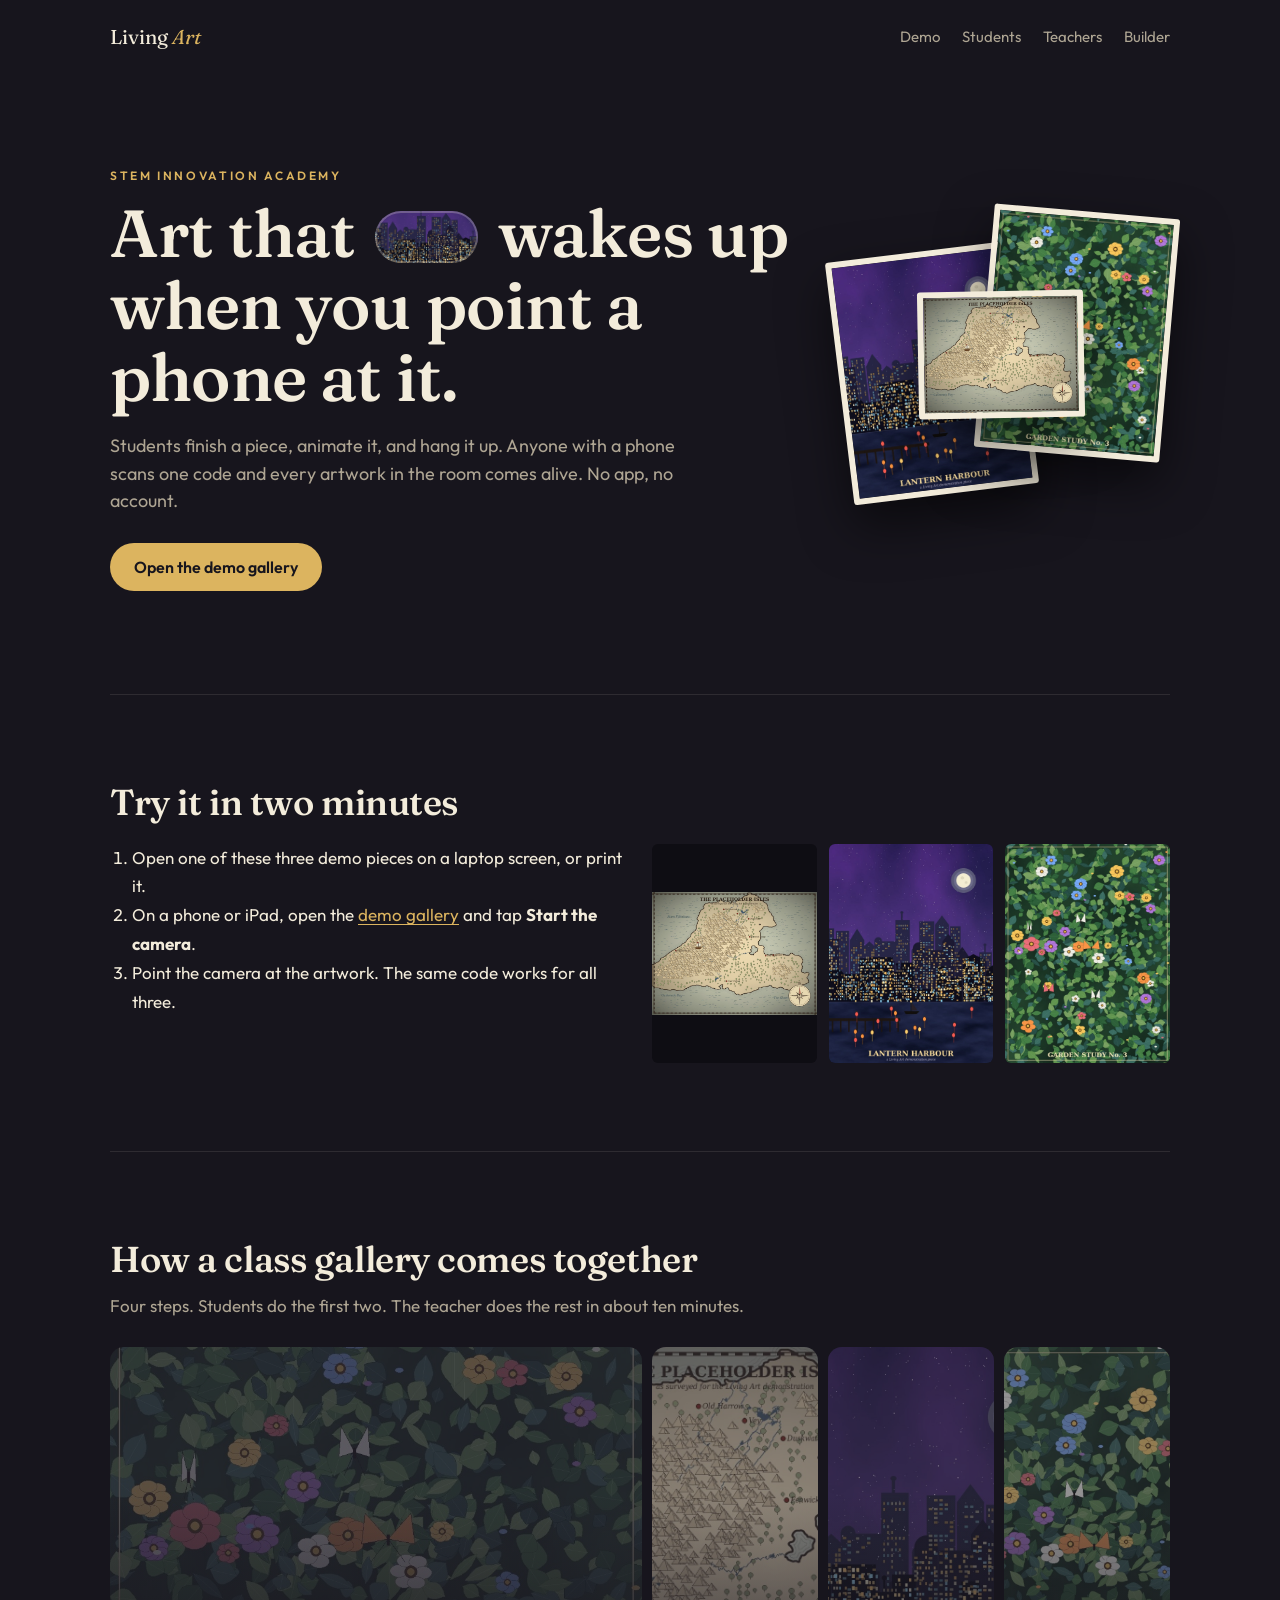
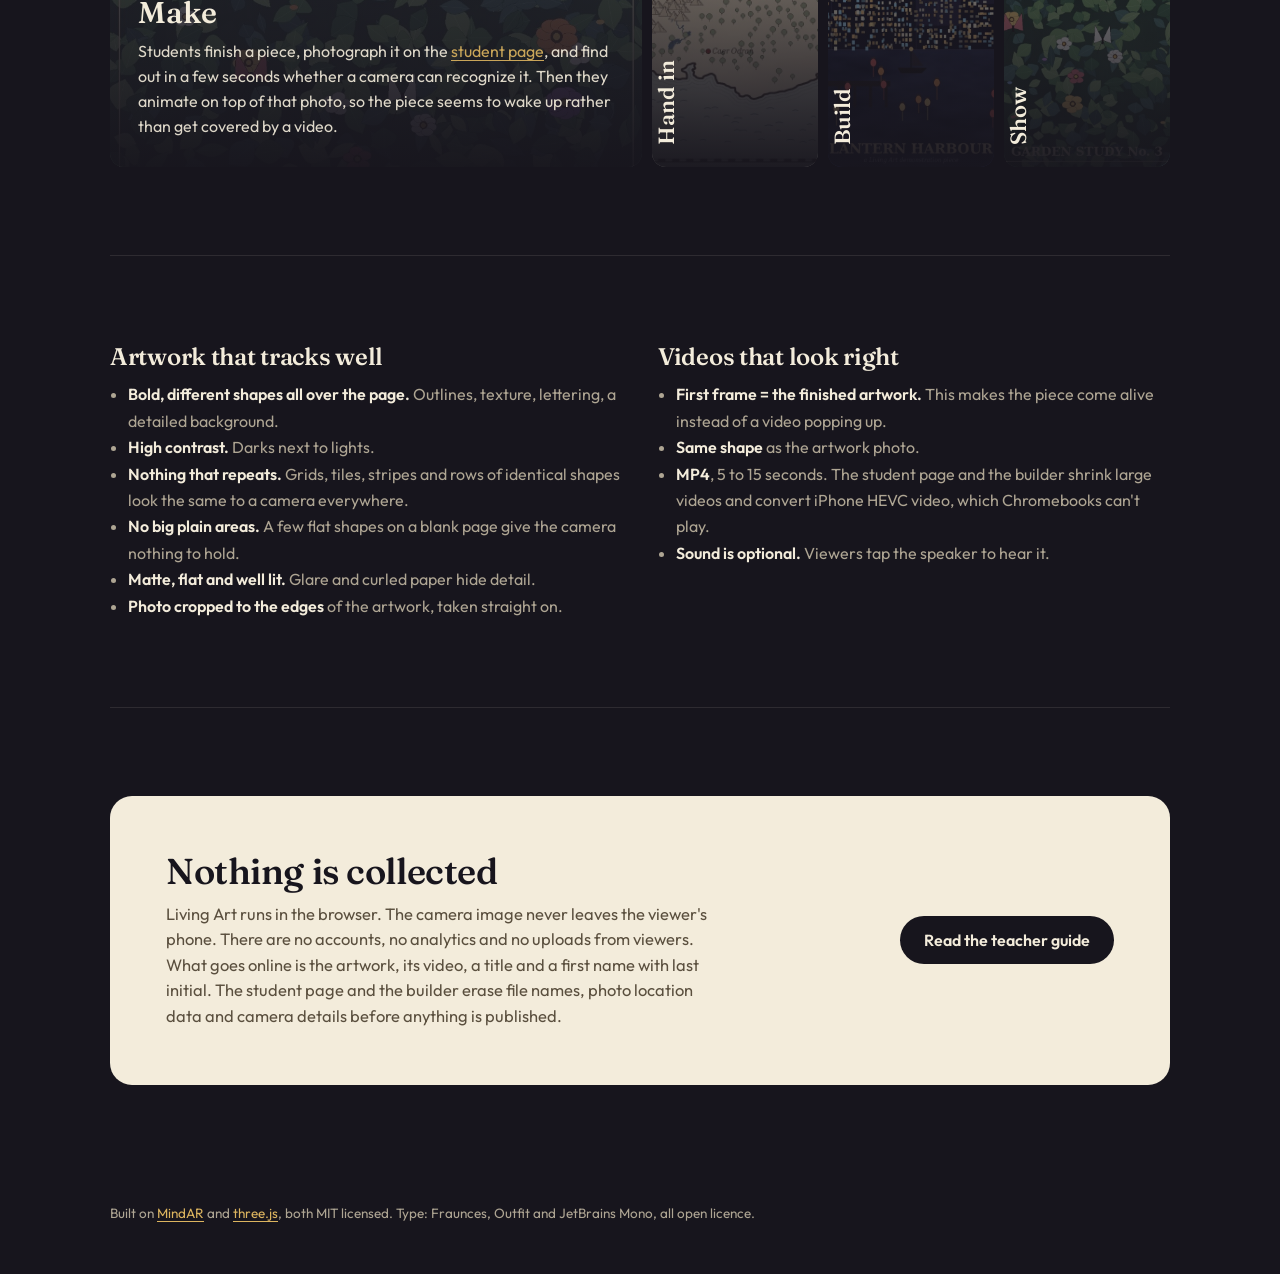
==== index.html @ f33a29e9 "Living Art v2: viewer, builder, student page, guides, demo gallery Image-target AR for student artwo" ====
<!doctype html>
<html lang="en">
<head>
<meta charset="utf-8">
<meta name="viewport" content="width=device-width, initial-scale=1">
<title>Living Art</title>
<meta name="description" content="Student artwork that comes alive when you point a phone at it. Built at STEM Innovation Academy.">
<link rel="icon" href="data:image/svg+xml,%3Csvg xmlns=%27http://www.w3.org/2000/svg%27 viewBox=%270 0 32 32%27%3E%3Crect width=%2732%27 height=%2732%27 rx=%277%27 fill=%27%2317151d%27/%3E%3Crect x=%278%27 y=%277%27 width=%2716%27 height=%2718%27 rx=%271.5%27 fill=%27none%27 stroke=%27%23dcb45f%27 stroke-width=%272.4%27/%3E%3Cpath d=%27M14 12.5v7l6-3.5z%27 fill=%27%23f3ecdb%27/%3E%3C/svg%3E">
<link rel="stylesheet" href="lib/app.css">
<style>
  body { background: var(--ink); overflow-x: hidden; }
  main { width: 100%; max-width: 100%; overflow-x: hidden; }
  .wrap { max-width: 1100px; margin: 0 auto; padding: 0 20px; }
  nav { display: flex; align-items: center; justify-content: space-between; padding: 22px 0; }
  nav .brand { font-family: var(--serif); font-size: 20px; color: var(--paper); text-decoration: none; }
  nav .brand span { color: var(--gold); font-style: italic; font-weight: 400; }
  nav .links { display: flex; gap: 22px; font-size: 15px; }
  nav .links a { color: var(--muted); text-decoration: none; }
  nav .links a:hover { color: var(--paper); }

  .hero { display: grid; grid-template-columns: 1.35fr .65fr; gap: 40px; align-items: center; padding: clamp(40px, 8vw, 96px) 0 clamp(48px, 8vw, 110px); }
  .eyebrow { font: 600 12px/1 var(--sans); letter-spacing: .22em; text-transform: uppercase; color: var(--gold); }
  .hero h1 { font-size: clamp(2.4rem, 5.2vw, 4.2rem); margin: 16px 0 18px; max-width: 100%; }
  .hero h1 .pill { display: inline-block; vertical-align: middle; width: 1.55em; height: .78em; border-radius: 999px; background-size: cover; background-position: center; margin: 0 .08em; box-shadow: inset 0 0 0 2px rgba(243,236,219,.25); transform: translateY(-.06em); }
  .hero p { color: var(--muted); font-size: 18px; line-height: 1.55; margin: 0 0 28px; max-width: 48ch; }
  .stack-art { position: relative; height: 340px; }
  .stack-art img { position: absolute; width: 56%; border-radius: 3px; box-shadow: 0 22px 50px rgba(0,0,0,.55); border: 6px solid var(--paper); transition: transform .8s var(--spring); }
  .stack-art img:nth-child(1) { left: 0; top: 40px; transform: rotate(-7deg); }
  .stack-art img:nth-child(2) { right: 0; top: 0; transform: rotate(5deg); }
  .stack-art img:nth-child(3) { left: 24%; top: 80px; width: 50%; transform: rotate(-1deg); }
  .stack-art:hover img:nth-child(3) { transform: rotate(0) translateY(-8px); }

  section { padding: clamp(40px, 7vw, 88px) 0; border-top: 1px solid rgba(243,236,219,.1); }
  h2 { font-size: clamp(26px, 3.4vw, 36px); margin-bottom: 22px; }
  .lead { color: var(--muted); font-size: 17px; max-width: 60ch; margin: -8px 0 28px; }

  /* Try it */
  .try { display: grid; grid-template-columns: 1fr 1fr; gap: 24px; align-items: start; }
  .try ol { margin: 0; padding-left: 22px; font-size: 17px; line-height: 1.7; color: var(--paper); }
  .demo-art { display: grid; grid-template-columns: repeat(3, 1fr); gap: 12px; }
  .demo-art a { display: block; border-radius: 6px; overflow: hidden; background: #0e0d13; aspect-ratio: 3 / 4; }
  .demo-art img { width: 100%; height: 100%; object-fit: contain; display: block; transition: transform .7s ease; }
  .demo-art a:hover img { transform: scale(1.05); }

  /* Horizontal accordion */
  .acc { display: flex; gap: 10px; height: 420px; }
  .acc .slice { position: relative; flex: 1; min-width: 0; border-radius: 14px; overflow: hidden; background: var(--ink-2); cursor: pointer; transition: flex 0.6s var(--spring); }
  .acc .slice.open { flex: 3.2; }
  .acc .slice .img { position: absolute; inset: 0; background-size: cover; background-position: center; opacity: .55; filter: saturate(.8); transition: opacity .6s ease; }
  .acc .slice::after { content: ""; position: absolute; inset: 0; background: linear-gradient(transparent 35%, rgba(23,21,29,.92)); pointer-events: none; }
  .acc .slice .vert, .acc .slice .body { z-index: 1; }
  .acc .slice.open .img { opacity: .28; }
  .acc .slice .vert { position: absolute; left: 0; right: 0; bottom: 22px; writing-mode: vertical-rl; transform: rotate(180deg); font: 560 22px var(--serif); color: var(--paper); padding-left: 0; margin: 0 auto; opacity: 1; transition: opacity .3s ease; }
  .acc .slice.open .vert { opacity: 0; }
  .acc .slice .body { position: absolute; inset: 0; padding: 28px; display: flex; flex-direction: column; justify-content: flex-end; opacity: 0; transform: translateY(10px); transition: opacity .4s ease .15s, transform .5s var(--spring) .15s; }
  .acc .slice.open .body { opacity: 1; transform: none; }
  .acc .slice .body b { font: 560 30px var(--serif); display: block; margin-bottom: 8px; }
  .acc .slice .body p { color: var(--paper); opacity: .9; margin: 0; font-size: 16px; line-height: 1.55; max-width: 44ch; }

  /* Tips */
  .tips { display: grid; grid-template-columns: 1fr 1fr; gap: 36px; }
  .tips ul { margin: 0; padding-left: 18px; color: var(--muted); line-height: 1.65; font-size: 16px; }
  .tips b { color: var(--paper); font-weight: 600; }
  .tips h3 { font-size: 24px; margin-bottom: 12px; }

  /* Privacy + CTA */
  .cta { background: var(--paper); color: var(--ink); border-radius: 22px; padding: clamp(32px, 5vw, 56px); display: grid; grid-template-columns: 1.2fr .8fr; gap: 30px; align-items: center; }
  .cta h2 { color: var(--ink); margin-bottom: 10px; }
  .cta p { margin: 0; color: #5a4f3e; font-size: 16.5px; line-height: 1.55; max-width: 52ch; }
  .cta .btn { background: var(--ink); color: var(--paper); justify-self: end; }
  footer { padding: 30px 0 50px; color: var(--muted); font-size: 13.5px; line-height: 1.6; }

  @media (max-width: 820px) {
    .hero, .try, .tips, .cta { grid-template-columns: 1fr; }
    .stack-art { height: 240px; margin: 8px 6px 0; }
    .stack-art img { width: 52%; }
    .stack-art img:nth-child(3) { width: 46%; }
    .cta .btn { justify-self: start; }
    .acc { flex-direction: column; height: auto; }
    .acc .slice { min-height: 64px; }
    .acc .slice.open { flex: 1; min-height: 240px; }
    .acc .slice .vert { writing-mode: horizontal-tb; transform: none; left: 22px; right: auto; bottom: 20px; }
    nav .links { gap: 14px; font-size: 14px; }
  }
</style>
</head>
<body>
<main>
<div class="wrap">
  <nav>
    <a class="brand" href="./">Living <span>Art</span></a>
    <div class="links"><a href="view.html?g=demo">Demo</a><a href="student.html">Students</a><a href="teacher.html">Teachers</a><a href="build.html">Builder</a></div>
  </nav>

  <div class="hero">
    <div>
      <div class="eyebrow">STEM Innovation Academy</div>
      <h1>Art that <span class="pill" style="background-image:url(galleries/demo/art/02.jpg)" role="img" aria-label="Lantern Harbour, a demo artwork"></span> wakes up when you point a phone at it.</h1>
      <p>Students finish a piece, animate it, and hang it up. Anyone with a phone scans one code and every artwork in the room comes alive. No app, no account.</p>
      <a class="btn" href="view.html?g=demo">Open the demo gallery</a>
    </div>
    <div class="stack-art" aria-hidden="true">
      <img src="galleries/demo/art/02.jpg" alt="">
      <img src="galleries/demo/art/03.jpg" alt="">
      <img src="galleries/demo/art/01.jpg" alt="">
    </div>
  </div>

  <section id="try">
    <h2 class="reveal">Try it in two minutes</h2>
    <div class="try">
      <ol class="reveal">
        <li>Open one of these three demo pieces on a laptop screen, or print it.</li>
        <li>On a phone or iPad, open the <a href="view.html?g=demo">demo gallery</a> and tap <b>Start the camera</b>.</li>
        <li>Point the camera at the artwork. The same code works for all three.</li>
      </ol>
      <div class="demo-art reveal">
        <a href="galleries/demo/art/01.jpg" target="_blank"><img src="galleries/demo/art/01.jpg" alt="The Placeholder Isles"></a>
        <a href="galleries/demo/art/02.jpg" target="_blank"><img src="galleries/demo/art/02.jpg" alt="Lantern Harbour"></a>
        <a href="galleries/demo/art/03.jpg" target="_blank"><img src="galleries/demo/art/03.jpg" alt="Garden Study No. 3"></a>
      </div>
    </div>
  </section>

  <section id="how">
    <h2 class="reveal">How a class gallery comes together</h2>
    <p class="lead reveal">Four steps. Students do the first two. The teacher does the rest in about ten minutes.</p>
    <div class="acc reveal" id="acc">
      <div class="slice open"><div class="img" style="background-image:url(galleries/demo/art/03.jpg)"></div><div class="vert">Make</div><div class="body"><b>Make</b><p>Students finish a piece, photograph it on the <a href="piece.html">student page</a>, and find out in a few seconds whether a camera can recognize it. Then they animate on top of that photo, so the piece seems to wake up rather than get covered by a video.</p></div></div>
      <div class="slice"><div class="img" style="background-image:url(galleries/demo/art/01.jpg)"></div><div class="vert">Hand in</div><div class="body"><b>Hand in</b><p>Each student tries the piece with their own camera, types a title and a statement, and hands in one file. Schoology, OneDrive or a shared folder all work. The <a href="student.html">student handout</a> walks them through it.</p></div></div>
      <div class="slice"><div class="img" style="background-image:url(galleries/demo/art/02.jpg)"></div><div class="vert">Build</div><div class="body"><b>Build</b><p>Drop everything into the <a href="build.html">Gallery Builder</a>. It sorts the files, fixes oversized and wrong-format videos, erases location data, lets you try the gallery, and packs one zip plus printable labels.</p></div></div>
      <div class="slice"><div class="img" style="background-image:url(galleries/demo/art/03.jpg)"></div><div class="vert">Show</div><div class="body"><b>Show</b><p>The Digital Learning Coordinator publishes the zip. Print the poster and labels and hang them beside the work. Each label also opens that student's own piece, so families can share it.</p></div></div>
    </div>
  </section>

  <section id="tips">
    <div class="tips">
      <div class="reveal">
        <h3>Artwork that tracks well</h3>
        <ul>
          <li><b>Bold, different shapes all over the page.</b> Outlines, texture, lettering, a detailed background.</li>
          <li><b>High contrast.</b> Darks next to lights.</li>
          <li><b>Nothing that repeats.</b> Grids, tiles, stripes and rows of identical shapes look the same to a camera everywhere.</li>
          <li><b>No big plain areas.</b> A few flat shapes on a blank page give the camera nothing to hold.</li>
          <li><b>Matte, flat and well lit.</b> Glare and curled paper hide detail.</li>
          <li><b>Photo cropped to the edges</b> of the artwork, taken straight on.</li>
        </ul>
      </div>
      <div class="reveal">
        <h3>Videos that look right</h3>
        <ul>
          <li><b>First frame = the finished artwork.</b> This makes the piece come alive instead of a video popping up.</li>
          <li><b>Same shape</b> as the artwork photo.</li>
          <li><b>MP4</b>, 5 to 15 seconds. The student page and the builder shrink large videos and convert iPhone HEVC video, which Chromebooks can't play.</li>
          <li><b>Sound is optional.</b> Viewers tap the speaker to hear it.</li>
        </ul>
      </div>
    </div>
  </section>

  <section>
    <div class="cta reveal">
      <div>
        <h2>Nothing is collected</h2>
        <p>Living Art runs in the browser. The camera image never leaves the viewer's phone. There are no accounts, no analytics and no uploads from viewers. What goes online is the artwork, its video, a title and a first name with last initial. The student page and the builder erase file names, photo location data and camera details before anything is published.</p>
      </div>
      <a class="btn" href="teacher.html">Read the teacher guide</a>
    </div>
  </section>

  <footer>Built on <a href="https://github.com/hiukim/mind-ar-js">MindAR</a> and <a href="https://threejs.org">three.js</a>, both MIT licensed. Type: Fraunces, Outfit and JetBrains Mono, all open licence.</footer>
</div>
</main>
<script>
  const io = new IntersectionObserver((es) => es.forEach((e) => { if (e.isIntersecting) { e.target.classList.add('in'); io.unobserve(e.target); } }), { rootMargin: '0px 0px -8% 0px' });
  document.querySelectorAll('.reveal').forEach((el, i) => { el.style.transitionDelay = `${(i % 3) * 80}ms`; io.observe(el); });
  const acc = document.getElementById('acc');
  const open = (s) => { acc.querySelectorAll('.slice').forEach((x) => x.classList.toggle('open', x === s)); };
  acc.querySelectorAll('.slice').forEach((s) => { s.addEventListener('mouseenter', () => open(s)); s.addEventListener('click', () => open(s)); s.tabIndex = 0; s.addEventListener('focus', () => open(s)); });
</script>
</body>
</html>
---- lib/app.css ----
@font-face { font-family: "Outfit"; font-style: normal; font-weight: 100 900; font-display: swap; src: url("fonts/outfit-latin-wght-normal.woff2") format("woff2"); }
@font-face { font-family: "Fraunces"; font-style: normal; font-weight: 100 900; font-display: swap; src: url("fonts/fraunces-latin-wght-normal.woff2") format("woff2"); }
@font-face { font-family: "Fraunces"; font-style: italic; font-weight: 100 900; font-display: swap; src: url("fonts/fraunces-latin-wght-italic.woff2") format("woff2"); }
@font-face { font-family: "JetBrains Mono"; font-style: normal; font-weight: 500; font-display: swap; src: url("fonts/jetbrains-mono-latin-500-normal.woff2") format("woff2"); }

:root {
  --ink: #17151d;        /* off-black, never pure black */
  --ink-2: #221f2b;
  --ink-3: #2e2a3a;
  --paper: #f3ecdb;
  --paper-2: #e7dcc0;
  --paper-3: #d9ccaa;
  --text: #f3ecdb;
  --muted: #aea593;
  --gold: #dcb45f;       /* single accent, 58% saturation */
  --gold-ink: #17151d;
  --ok: #5f9e73;
  --warn: #d49a3c;
  --bad: #c85f4a;
  --serif: "Fraunces", "Iowan Old Style", "Palatino Linotype", serif;
  --sans: "Outfit", system-ui, -apple-system, "Segoe UI", sans-serif;
  --mono: "JetBrains Mono", ui-monospace, Menlo, Consolas, monospace;
  --radius: 16px;
  --spring: cubic-bezier(.2, .9, .3, 1.05);
}
* { box-sizing: border-box; }
html, body { margin: 0; padding: 0; }
body { font-family: var(--sans); background: var(--ink); color: var(--text); -webkit-font-smoothing: antialiased; font-size: 16px; line-height: 1.5; }
h1, h2, h3 { font-family: var(--serif); font-weight: 560; letter-spacing: -.012em; line-height: 1.08; margin: 0; font-variation-settings: "SOFT" 30, "WONK" 0; }
a { color: var(--gold); text-decoration-thickness: 1px; text-underline-offset: 3px; }
code, .mono { font-family: var(--mono); font-size: .92em; }

button, .btn {
  font: 600 16px/1 var(--sans); border: 0; border-radius: 999px; padding: 15px 24px; cursor: pointer;
  background: var(--gold); color: var(--gold-ink); text-decoration: none; display: inline-flex; align-items: center; justify-content: center; gap: 9px;
  min-height: 48px; transition: transform .18s var(--spring), filter .18s ease, background .18s ease;
}
button:hover, .btn:hover { filter: brightness(1.06); }
button:active, .btn:active { transform: translateY(1px) scale(.985); }
button:focus-visible, .btn:focus-visible, input:focus-visible { outline: 2px solid var(--gold); outline-offset: 3px; }
button:disabled { opacity: .4; cursor: default; filter: none; }
.btn-ghost { background: transparent; color: var(--text); box-shadow: inset 0 0 0 1.5px rgba(243,236,219,.38); }
.btn-ghost:hover { background: rgba(243,236,219,.07); filter: none; }
.hidden { display: none !important; }

/* skeleton shimmer */
.skel { position: relative; overflow: hidden; background: rgba(243,236,219,.08); border-radius: 8px; }
.skel::after { content: ""; position: absolute; inset: 0; transform: translateX(-100%); background: linear-gradient(90deg, transparent, rgba(243,236,219,.1), transparent); animation: shimmer 1.4s infinite; }
@keyframes shimmer { to { transform: translateX(100%); } }

/* reveal on scroll */
.reveal { opacity: 0; transform: translateY(18px); transition: opacity .7s ease, transform .7s var(--spring); }
.reveal.in { opacity: 1; transform: none; }
@media (prefers-reduced-motion: reduce) {
  *, *::before, *::after { animation-duration: .001s !important; transition-duration: .001s !important; }
  .reveal { opacity: 1; transform: none; }
}
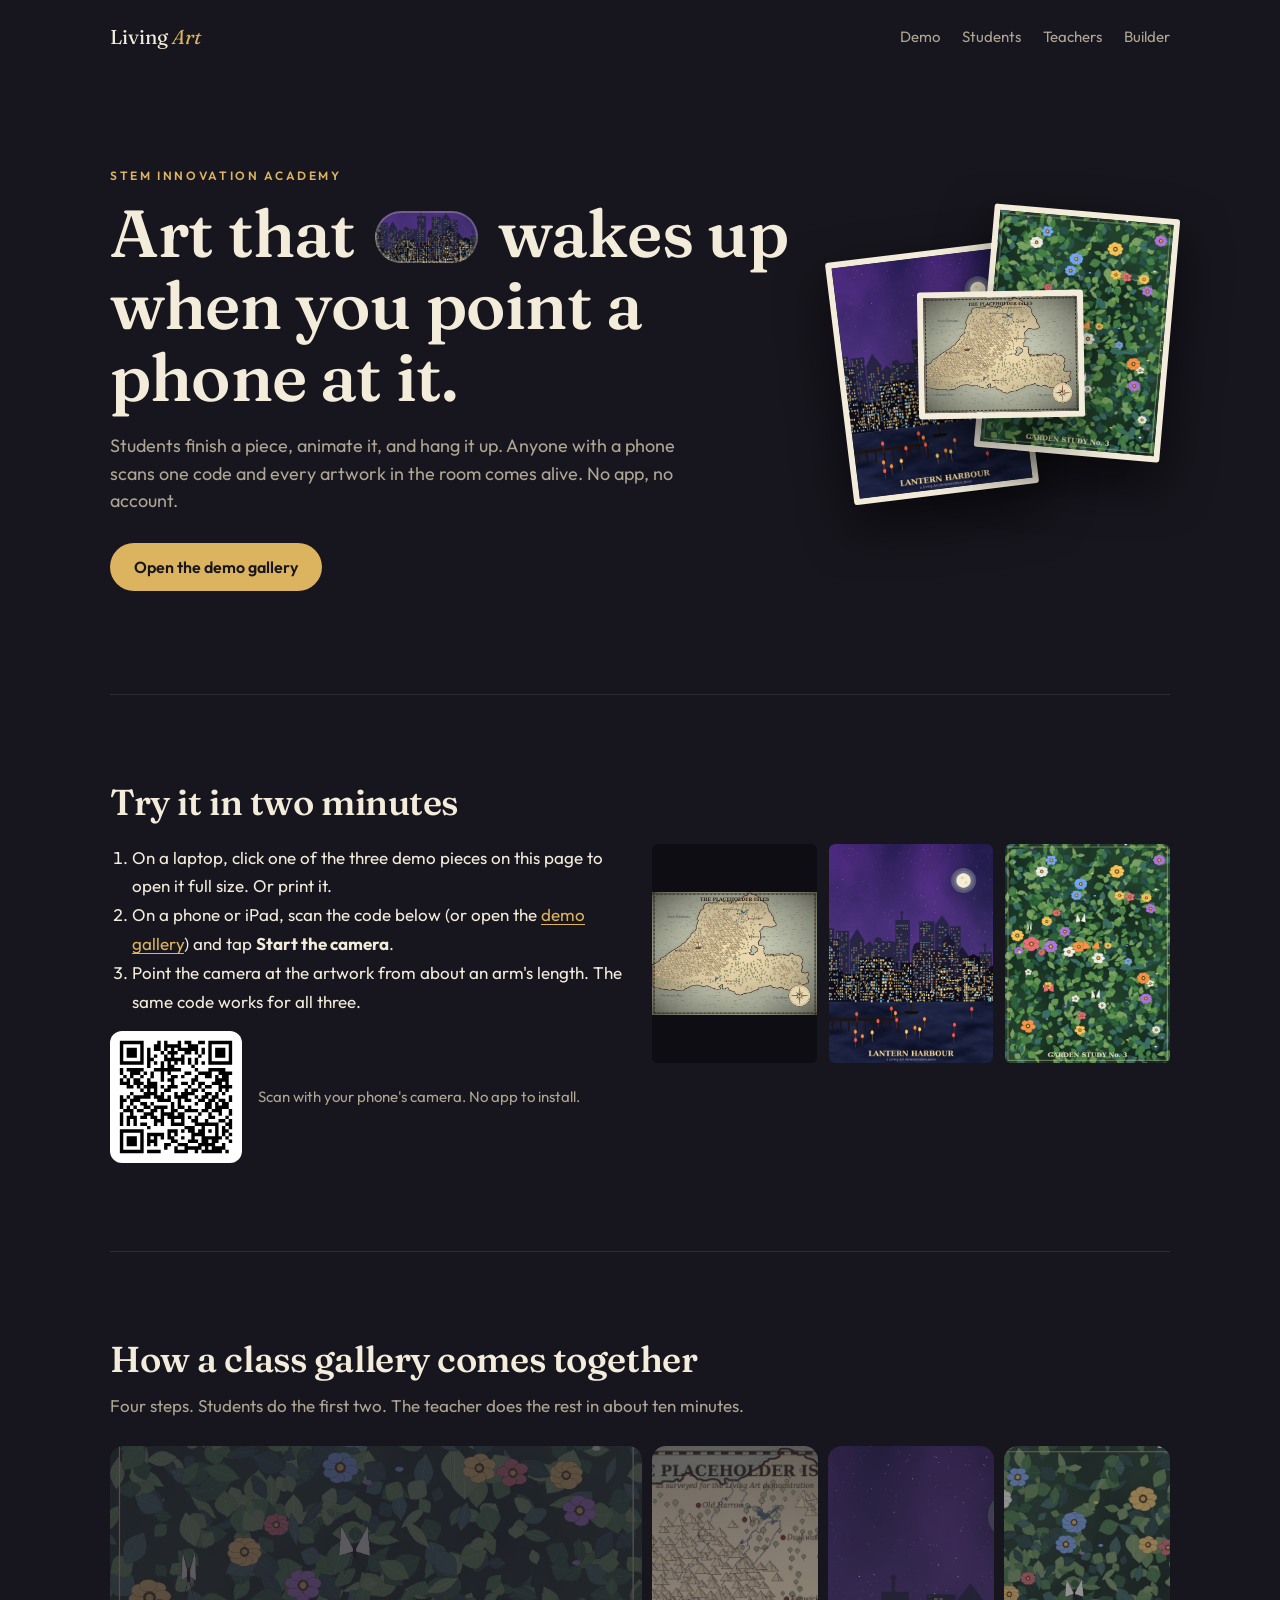
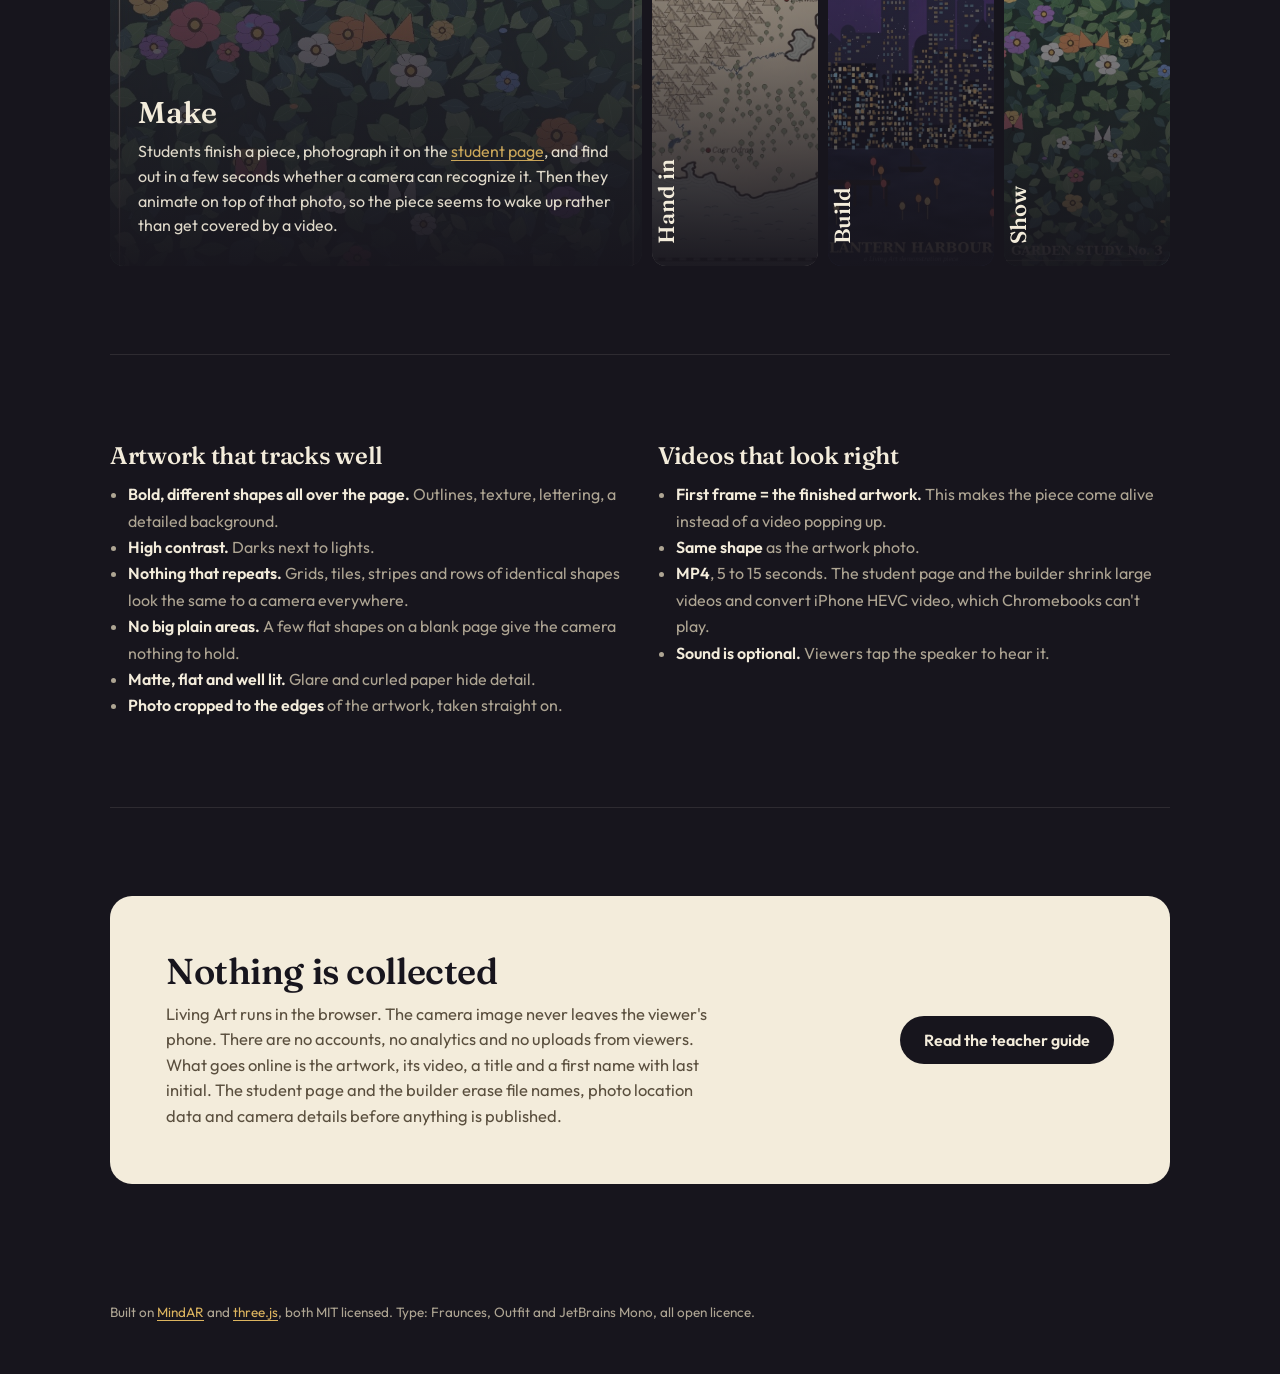
==== commit afea5730: "Landing page: scan code for the demo gallery in Try it Co-Authored-By: Claude Fable 5.2 <noreply@ant" ====
--- a/index.html
+++ b/index.html
@@ -37,6 +37,9 @@
   /* Try it */
   .try { display: grid; grid-template-columns: 1fr 1fr; gap: 24px; align-items: start; }
   .try ol { margin: 0; padding-left: 22px; font-size: 17px; line-height: 1.7; color: var(--paper); }
+  .try ol .scan-li { list-style: none; margin: 14px 0 0 -22px; display: flex; align-items: center; gap: 16px; color: var(--muted); font-size: 15px; line-height: 1.4; }
+  .scan-qr { flex: none; width: 132px; height: 132px; background: #fff; border-radius: 12px; padding: 9px; }
+  .scan-qr svg { width: 100%; height: 100%; display: block; }
   .demo-art { display: grid; grid-template-columns: repeat(3, 1fr); gap: 12px; }
   .demo-art a { display: block; border-radius: 6px; overflow: hidden; background: #0e0d13; aspect-ratio: 3 / 4; }
   .demo-art img { width: 100%; height: 100%; object-fit: contain; display: block; transition: transform .7s ease; }
@@ -110,9 +113,10 @@
     <h2 class="reveal">Try it in two minutes</h2>
     <div class="try">
       <ol class="reveal">
-        <li>Open one of these three demo pieces on a laptop screen, or print it.</li>
-        <li>On a phone or iPad, open the <a href="view.html?g=demo">demo gallery</a> and tap <b>Start the camera</b>.</li>
-        <li>Point the camera at the artwork. The same code works for all three.</li>
+        <li>On a laptop, click one of the three demo pieces on this page to open it full size. Or print it.</li>
+        <li>On a phone or iPad, scan the code below (or open the <a href="view.html?g=demo">demo gallery</a>) and tap <b>Start the camera</b>.</li>
+        <li>Point the camera at the artwork from about an arm's length. The same code works for all three.</li>
+        <li class="scan-li"><span class="scan-qr" id="demo-qr" aria-label="QR code for the demo gallery"></span><span>Scan with your phone's camera. No app to install.</span></li>
       </ol>
       <div class="demo-art reveal">
         <a href="galleries/demo/art/01.jpg" target="_blank"><img src="galleries/demo/art/01.jpg" alt="The Placeholder Isles"></a>
@@ -171,7 +175,9 @@
   <footer>Built on <a href="https://github.com/hiukim/mind-ar-js">MindAR</a> and <a href="https://threejs.org">three.js</a>, both MIT licensed. Type: Fraunces, Outfit and JetBrains Mono, all open licence.</footer>
 </div>
 </main>
+<script src="lib/qrcode.js"></script>
 <script>
+  { const q = qrcode(0, 'M'); q.addData(new URL('view.html?g=demo', location.href).href); q.make(); document.getElementById('demo-qr').innerHTML = q.createSvgTag({ cellSize: 4, margin: 1, scalable: true }); }
   const io = new IntersectionObserver((es) => es.forEach((e) => { if (e.isIntersecting) { e.target.classList.add('in'); io.unobserve(e.target); } }), { rootMargin: '0px 0px -8% 0px' });
   document.querySelectorAll('.reveal').forEach((el, i) => { el.style.transitionDelay = `${(i % 3) * 80}ms`; io.observe(el); });
   const acc = document.getElementById('acc');
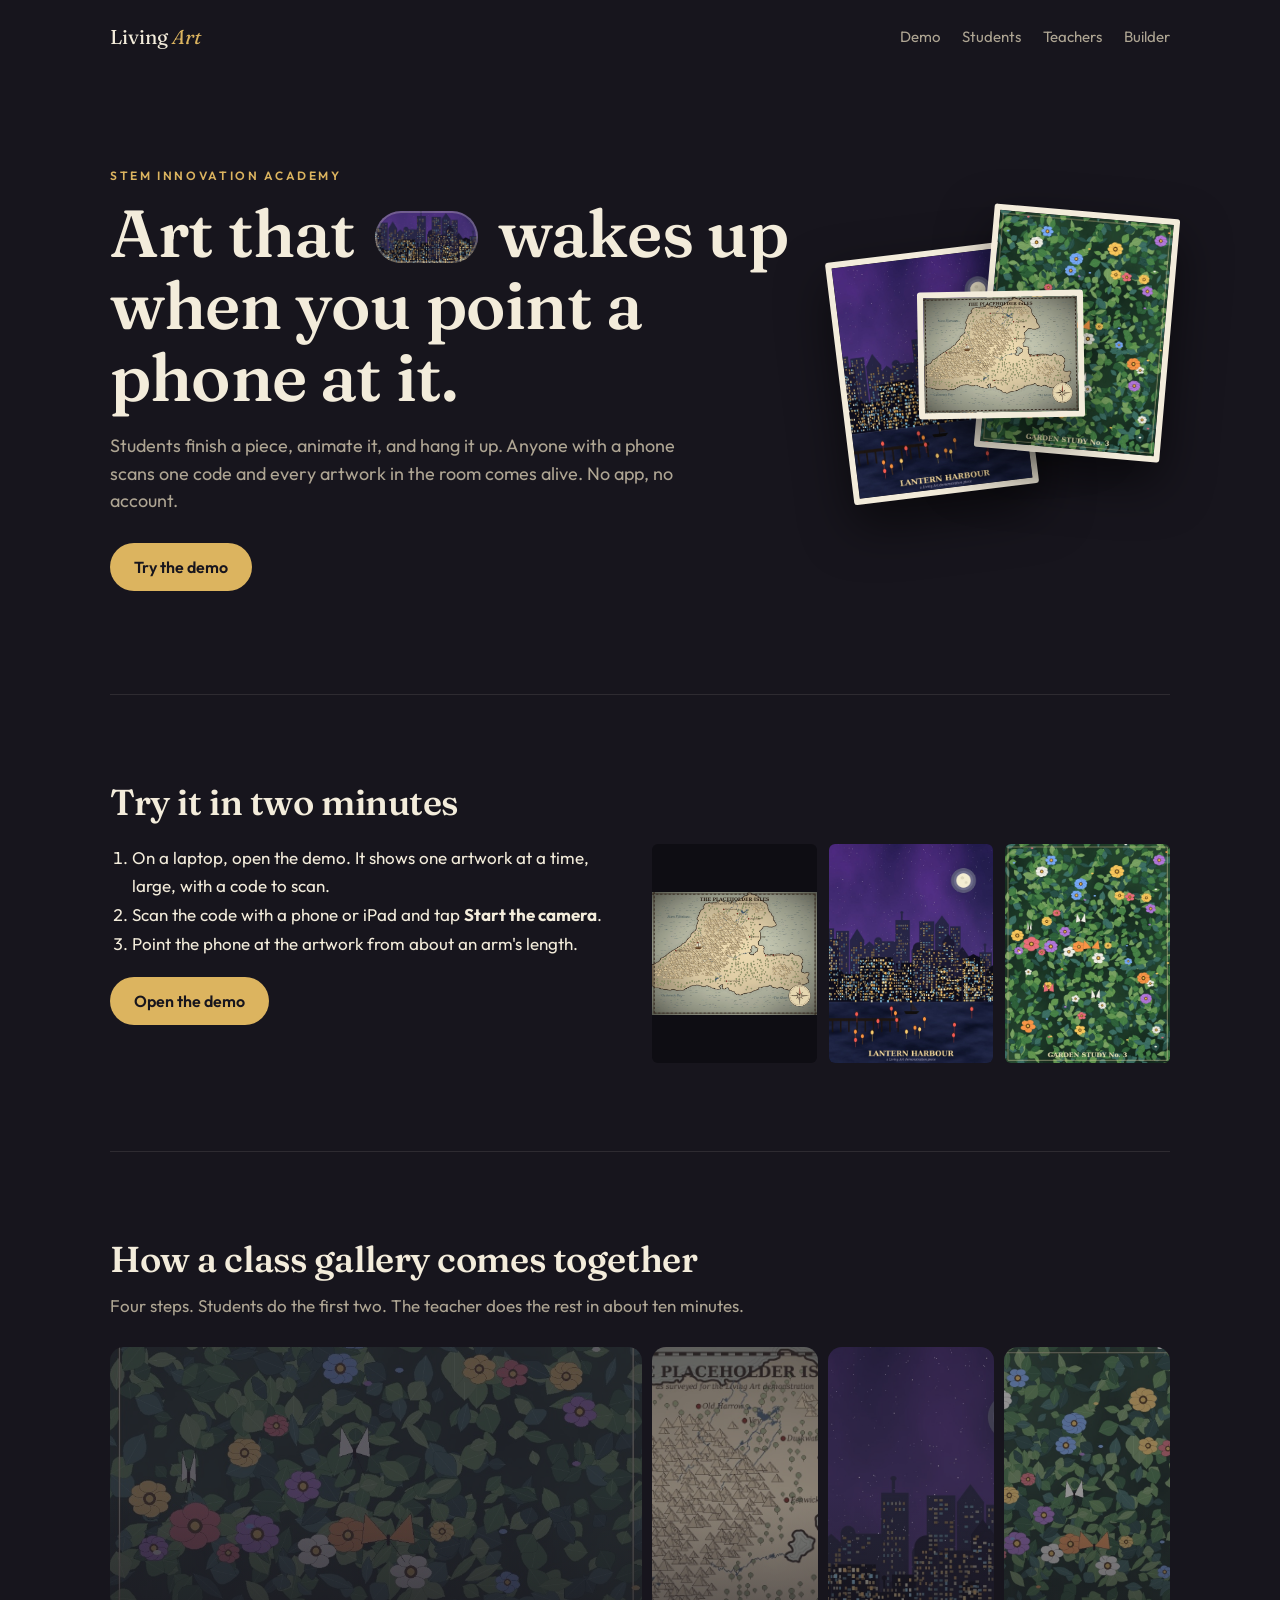
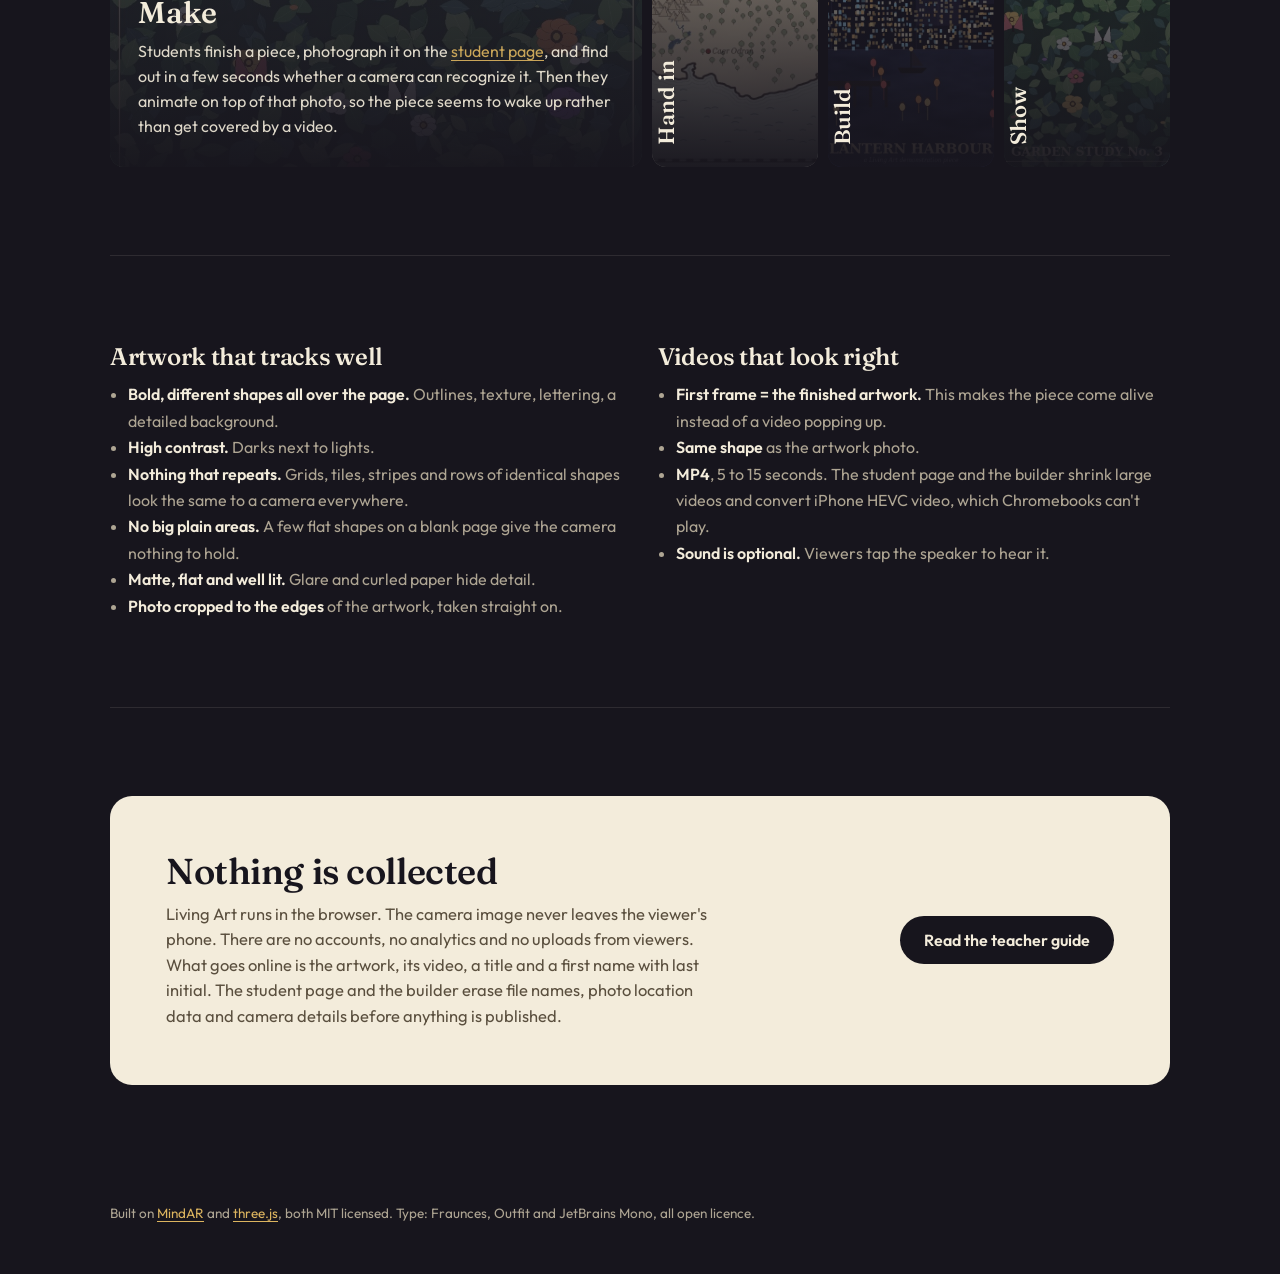
==== commit 9c00c2c6: "Tracker picks the artwork copy by on-screen size; add demo page Small artwork in view (thumbnails, s" ====
--- a/index.html
+++ b/index.html
@@ -92,7 +92,7 @@
 <div class="wrap">
   <nav>
     <a class="brand" href="./">Living <span>Art</span></a>
-    <div class="links"><a href="view.html?g=demo">Demo</a><a href="student.html">Students</a><a href="teacher.html">Teachers</a><a href="build.html">Builder</a></div>
+    <div class="links"><a href="demo.html">Demo</a><a href="student.html">Students</a><a href="teacher.html">Teachers</a><a href="build.html">Builder</a></div>
   </nav>
 
   <div class="hero">
@@ -100,7 +100,7 @@
       <div class="eyebrow">STEM Innovation Academy</div>
       <h1>Art that <span class="pill" style="background-image:url(galleries/demo/art/02.jpg)" role="img" aria-label="Lantern Harbour, a demo artwork"></span> wakes up when you point a phone at it.</h1>
       <p>Students finish a piece, animate it, and hang it up. Anyone with a phone scans one code and every artwork in the room comes alive. No app, no account.</p>
-      <a class="btn" href="view.html?g=demo">Open the demo gallery</a>
+      <a class="btn" href="demo.html">Try the demo</a>
     </div>
     <div class="stack-art" aria-hidden="true">
       <img src="galleries/demo/art/02.jpg" alt="">
@@ -112,16 +112,18 @@
   <section id="try">
     <h2 class="reveal">Try it in two minutes</h2>
     <div class="try">
-      <ol class="reveal">
-        <li>On a laptop, click one of the three demo pieces on this page to open it full size. Or print it.</li>
-        <li>On a phone or iPad, scan the code below (or open the <a href="view.html?g=demo">demo gallery</a>) and tap <b>Start the camera</b>.</li>
-        <li>Point the camera at the artwork from about an arm's length. The same code works for all three.</li>
-        <li class="scan-li"><span class="scan-qr" id="demo-qr" aria-label="QR code for the demo gallery"></span><span>Scan with your phone's camera. No app to install.</span></li>
-      </ol>
+      <div class="reveal">
+        <ol>
+          <li>On a laptop, open the demo. It shows one artwork at a time, large, with a code to scan.</li>
+          <li>Scan the code with a phone or iPad and tap <b>Start the camera</b>.</li>
+          <li>Point the phone at the artwork from about an arm's length.</li>
+        </ol>
+        <p style="margin:18px 0 0"><a class="btn" href="demo.html">Open the demo</a></p>
+      </div>
       <div class="demo-art reveal">
-        <a href="galleries/demo/art/01.jpg" target="_blank"><img src="galleries/demo/art/01.jpg" alt="The Placeholder Isles"></a>
-        <a href="galleries/demo/art/02.jpg" target="_blank"><img src="galleries/demo/art/02.jpg" alt="Lantern Harbour"></a>
-        <a href="galleries/demo/art/03.jpg" target="_blank"><img src="galleries/demo/art/03.jpg" alt="Garden Study No. 3"></a>
+        <a href="demo.html?i=1"><img src="galleries/demo/art/01.jpg" alt="The Placeholder Isles"></a>
+        <a href="demo.html?i=2"><img src="galleries/demo/art/02.jpg" alt="Lantern Harbour"></a>
+        <a href="demo.html?i=3"><img src="galleries/demo/art/03.jpg" alt="Garden Study No. 3"></a>
       </div>
     </div>
   </section>
@@ -175,9 +177,7 @@
   <footer>Built on <a href="https://github.com/hiukim/mind-ar-js">MindAR</a> and <a href="https://threejs.org">three.js</a>, both MIT licensed. Type: Fraunces, Outfit and JetBrains Mono, all open licence.</footer>
 </div>
 </main>
-<script src="lib/qrcode.js"></script>
 <script>
-  { const q = qrcode(0, 'M'); q.addData(new URL('view.html?g=demo', location.href).href); q.make(); document.getElementById('demo-qr').innerHTML = q.createSvgTag({ cellSize: 4, margin: 1, scalable: true }); }
   const io = new IntersectionObserver((es) => es.forEach((e) => { if (e.isIntersecting) { e.target.classList.add('in'); io.unobserve(e.target); } }), { rootMargin: '0px 0px -8% 0px' });
   document.querySelectorAll('.reveal').forEach((el, i) => { el.style.transitionDelay = `${(i % 3) * 80}ms`; io.observe(el); });
   const acc = document.getElementById('acc');
